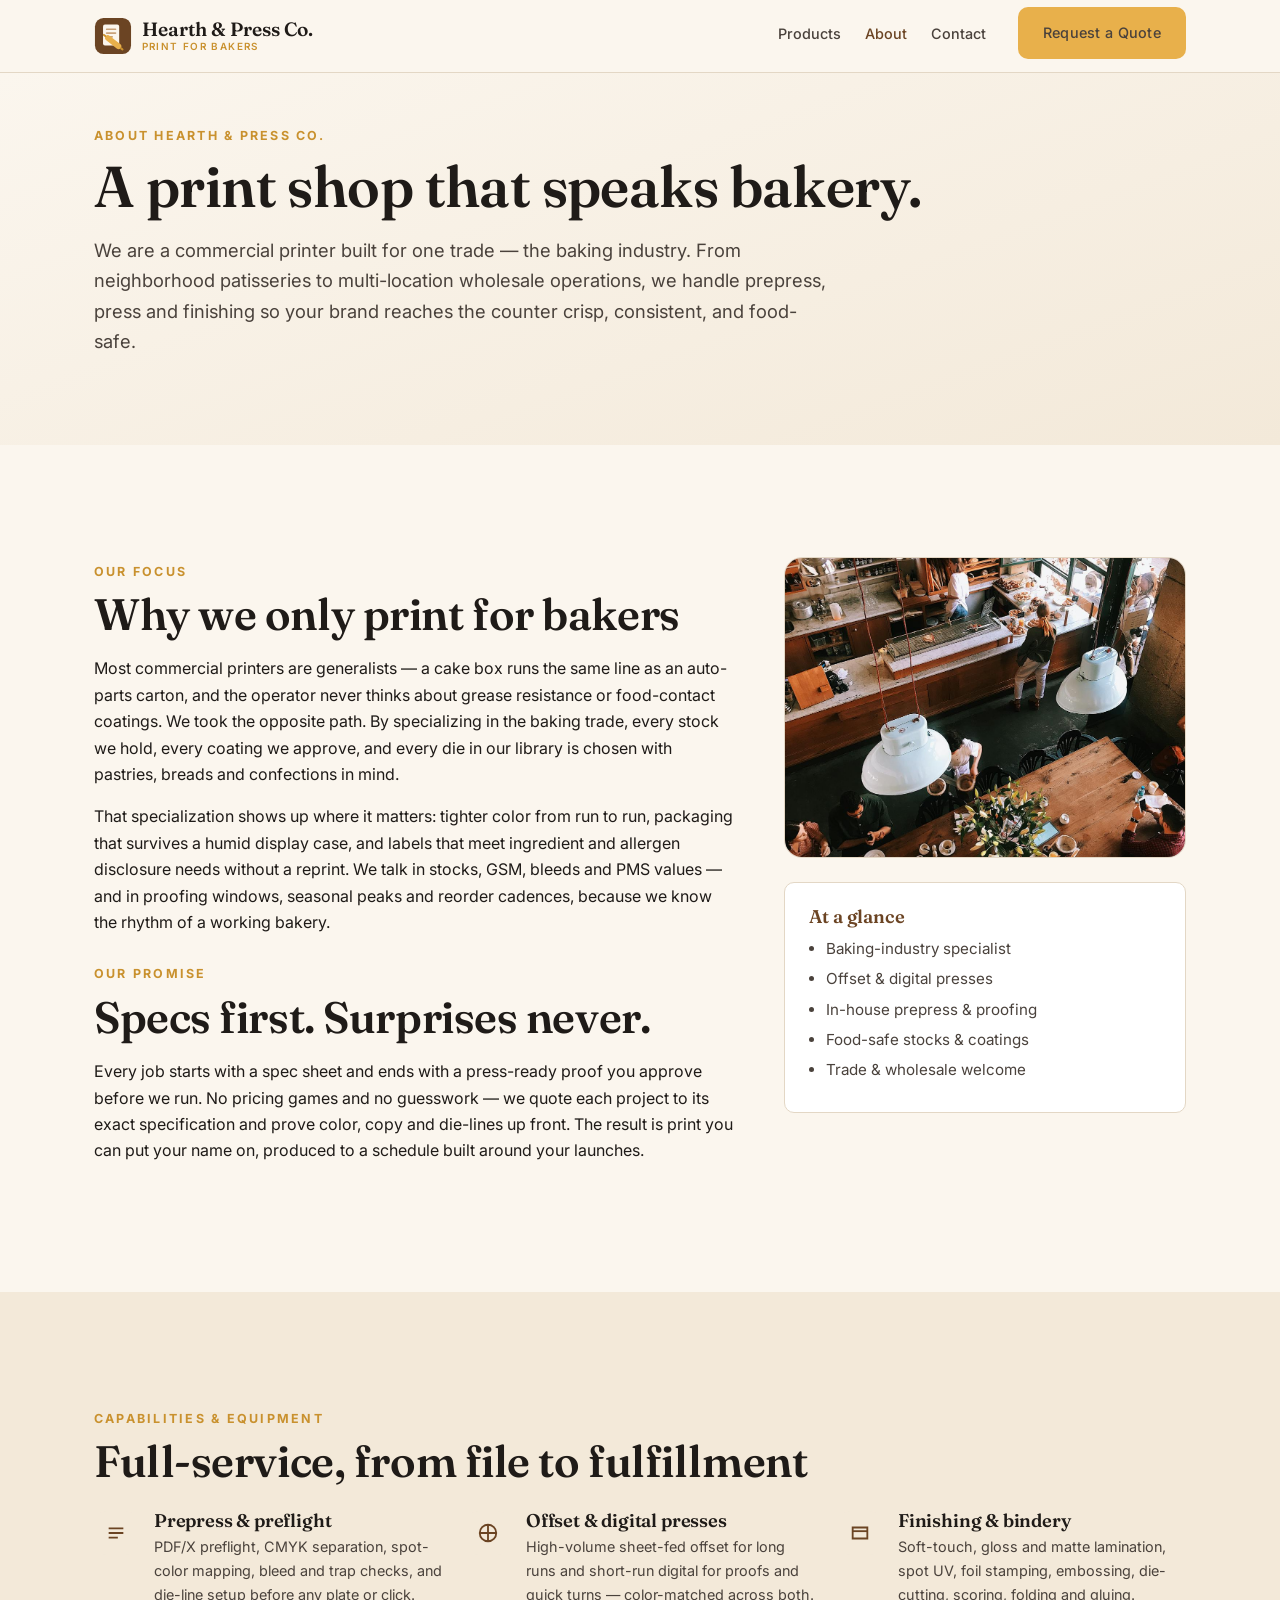
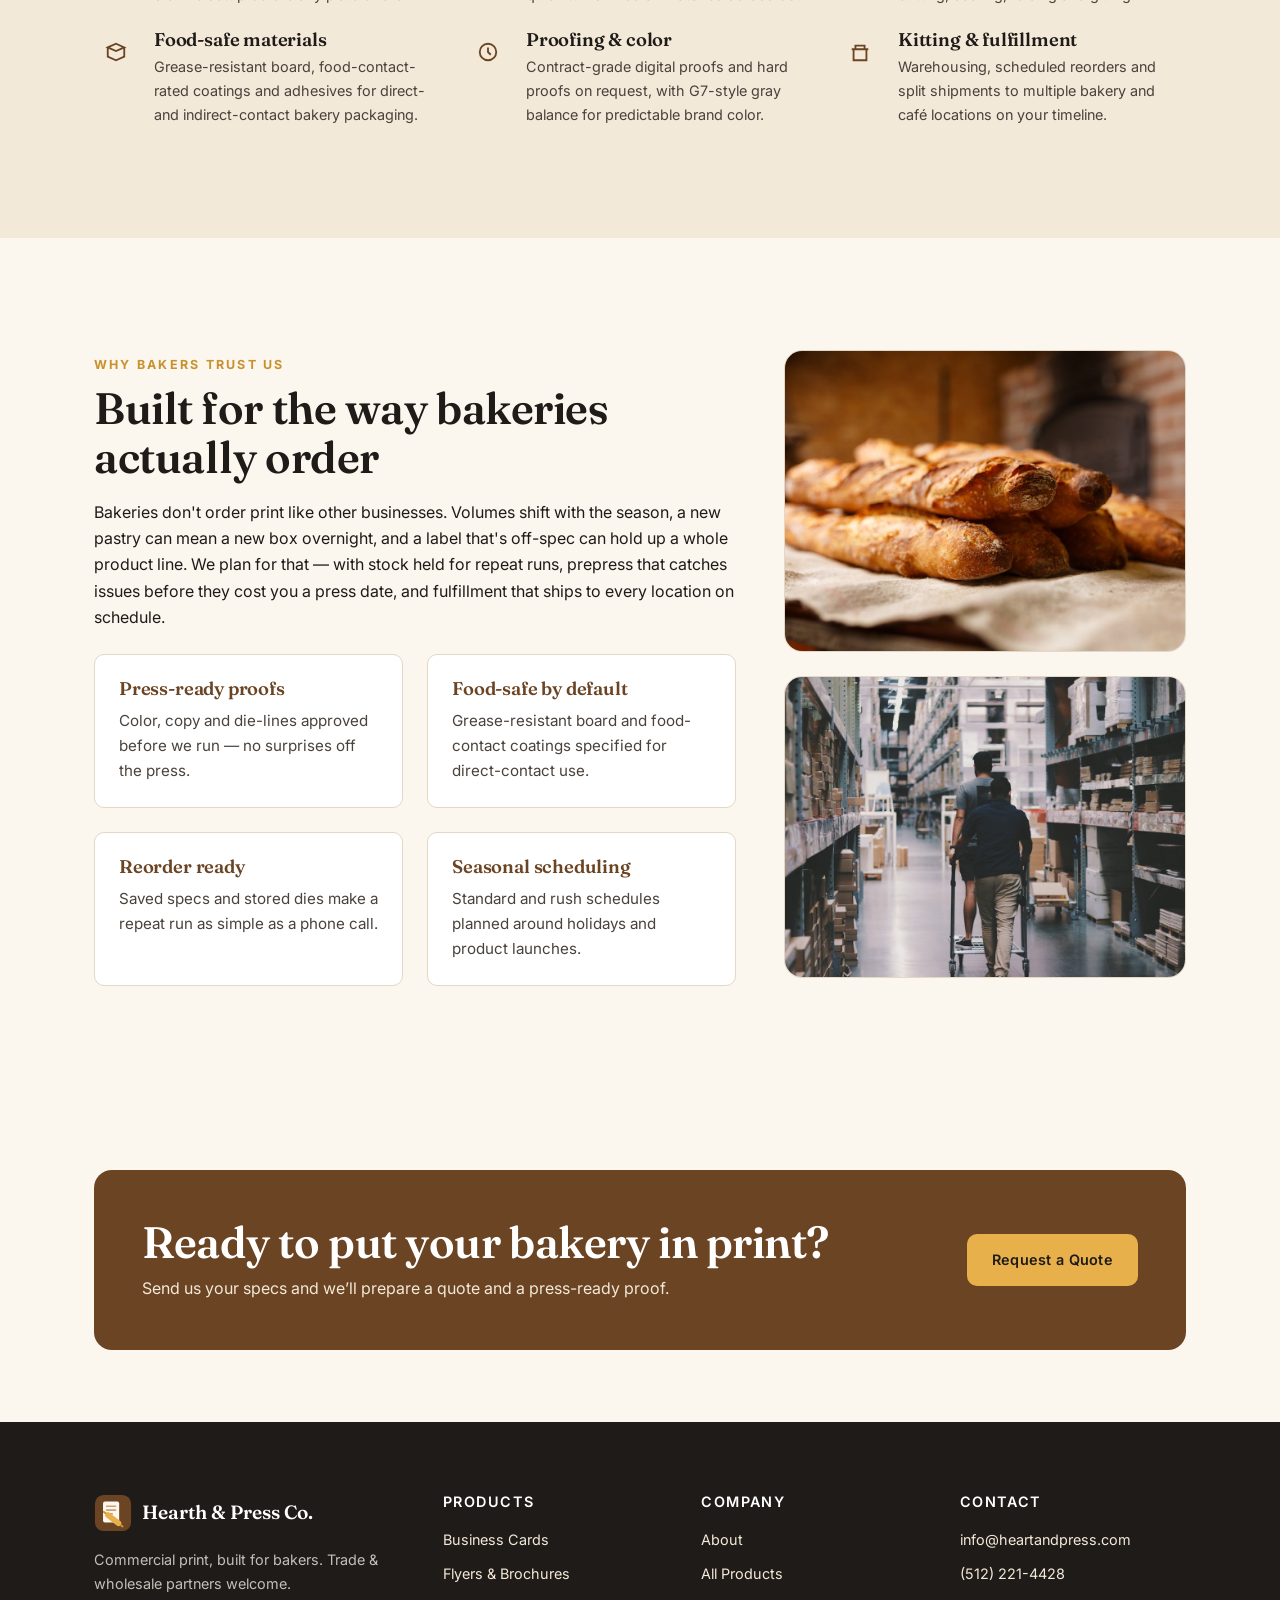
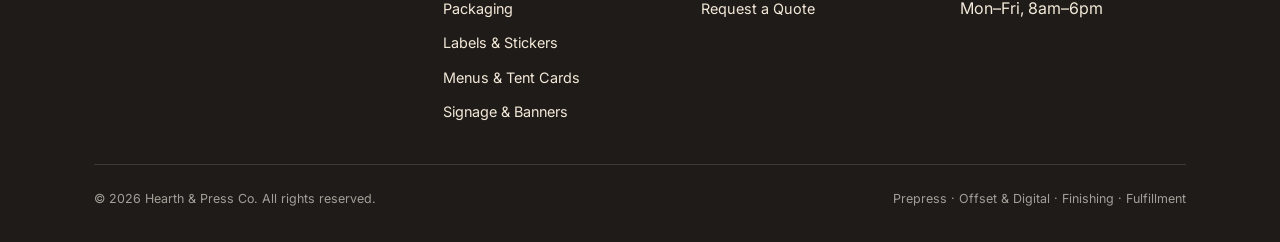
==== about.html @ 6da843be "First pass" ====
<!DOCTYPE html>
<html lang="en">
<head>
  <meta charset="utf-8" />
  <meta name="viewport" content="width=device-width, initial-scale=1" />
  <title>About — Hearth &amp; Press Co. | Print specialists for the baking trade</title>
  <meta name="description" content="Hearth & Press Co. is a commercial print partner built exclusively for bakeries, patisseries and cafés. Learn about our prepress, offset and digital presses, finishing and fulfillment for the baking industry." />
  <link rel="icon" type="image/svg+xml" href="assets/favicon.svg" />
  <link rel="preconnect" href="https://fonts.googleapis.com" />
  <link rel="preconnect" href="https://fonts.gstatic.com" crossorigin />
  <link href="https://fonts.googleapis.com/css2?family=Fraunces:opsz,wght@9..144,500;9..144,600&family=Inter:wght@400;500;600;700&display=swap" rel="stylesheet" />
  <link rel="stylesheet" href="css/styles.css" />
  <link rel="canonical" href="https://heartandpress.com/about.html" />
  <meta property="og:type" content="website" />
  <meta property="og:site_name" content="Hearth & Press Co." />
  <meta property="og:title" content="About — Hearth & Press Co." />
  <meta property="og:description" content="A commercial printer built exclusively for the baking trade — prepress, offset and digital presses, finishing and fulfillment for bakeries and cafés." />
  <meta property="og:url" content="https://heartandpress.com/about.html" />
  <meta property="og:image" content="https://heartandpress.com/images/about-cafe.jpg" />
  <meta name="twitter:card" content="summary_large_image" />
  <script type="application/ld+json">
  { "@context": "https://schema.org", "@type": "Organization", "name": "Hearth & Press Co.", "url": "https://heartandpress.com/", "logo": "https://heartandpress.com/assets/logo-mark.svg", "email": "info@heartandpress.com", "telephone": "+1-512-221-4428", "slogan": "Commercial print, built for bakers." }
  </script>
</head>
<body>

  <header class="site-header">
    <div class="container">
      <nav class="nav" aria-label="Primary">
        <a class="brand" href="index.html" aria-label="Hearth &amp; Press Co. home">
          <img class="brand__mark" src="assets/logo-mark.svg" alt="" width="38" height="38" />
          <span class="brand__name">Hearth &amp; Press Co.<small>Print for bakers</small></span>
        </a>
        <button class="nav__toggle" aria-label="Toggle menu" aria-expanded="false" aria-controls="primary-menu">
          <span></span><span></span><span></span>
        </button>
        <ul class="nav__links" id="primary-menu">
          <li><a href="products.html">Products</a></li>
          <li><a href="about.html" aria-current="page">About</a></li>
          <li><a href="contact.html">Contact</a></li>
          <li class="nav__cta"><a class="btn btn--accent" href="contact.html">Request a Quote</a></li>
        </ul>
      </nav>
    </div>
  </header>

  <!-- ===== Page header ===== -->
  <section class="page-head">
    <div class="container">
      <span class="eyebrow">About Hearth &amp; Press Co.</span>
      <h1>A print shop that speaks bakery.</h1>
      <p class="lead measure">
        We are a commercial printer built for one trade — the baking industry.
        From neighborhood patisseries to multi-location wholesale operations, we
        handle prepress, press and finishing so your brand reaches the counter
        crisp, consistent, and food-safe.
      </p>
    </div>
  </section>

  <!-- ===== Story / why baking ===== -->
  <section class="section">
    <div class="container">
      <div class="split">
        <div class="stack">
          <div>
            <span class="eyebrow">Our focus</span>
            <h2>Why we only print for bakers</h2>
            <p>
              Most commercial printers are generalists — a cake box runs the same
              line as an auto-parts carton, and the operator never thinks about
              grease resistance or food-contact coatings. We took the opposite path.
              By specializing in the baking trade, every stock we hold, every
              coating we approve, and every die in our library is chosen with
              pastries, breads and confections in mind.
            </p>
            <p>
              That specialization shows up where it matters: tighter color from run
              to run, packaging that survives a humid display case, and labels that
              meet ingredient and allergen disclosure needs without a reprint. We
              talk in stocks, GSM, bleeds and PMS values — and in proofing windows,
              seasonal peaks and reorder cadences, because we know the rhythm of a
              working bakery.
            </p>
          </div>
          <div>
            <span class="eyebrow">Our promise</span>
            <h2>Specs first. Surprises never.</h2>
            <p>
              Every job starts with a spec sheet and ends with a press-ready proof
              you approve before we run. No pricing games and no guesswork — we
              quote each project to its exact specification and prove color, copy
              and die-lines up front. The result is print you can put your name on,
              produced to a schedule built around your launches.
            </p>
          </div>
        </div>
        <aside class="stack">
          <div class="card" style="overflow:hidden">
            <div class="card__media" style="aspect-ratio:4/3"><img src="images/about-cafe.jpg" alt="Interior of a bakery café with branded packaging on the counter" loading="lazy" /></div>
          </div>
          <div class="spec">
            <h4>At a glance</h4>
            <ul style="margin:0;padding-left:1.1em;font-size:0.95rem;color:var(--ink-soft)">
              <li>Baking-industry specialist</li>
              <li>Offset &amp; digital presses</li>
              <li>In-house prepress &amp; proofing</li>
              <li>Food-safe stocks &amp; coatings</li>
              <li>Trade &amp; wholesale welcome</li>
            </ul>
          </div>
        </aside>
      </div>
    </div>
  </section>

  <!-- ===== Capabilities / equipment ===== -->
  <section class="section section--cream2">
    <div class="container">
      <span class="eyebrow">Capabilities &amp; equipment</span>
      <h2 style="margin-bottom:1.5rem">Full-service, from file to fulfillment</h2>
      <div class="features">
        <div class="feature">
          <div class="feature__icon" aria-hidden="true">
            <svg width="22" height="22" viewBox="0 0 24 24" fill="none" stroke="currentColor" stroke-width="2"><path d="M4 7h16M4 12h16M4 17h10"/></svg>
          </div>
          <div>
            <h4>Prepress &amp; preflight</h4>
            <p>PDF/X preflight, CMYK separation, spot-color mapping, bleed and trap checks, and die-line setup before any plate or click.</p>
          </div>
        </div>
        <div class="feature">
          <div class="feature__icon" aria-hidden="true">
            <svg width="22" height="22" viewBox="0 0 24 24" fill="none" stroke="currentColor" stroke-width="2"><circle cx="12" cy="12" r="9"/><path d="M12 3v18M3 12h18"/></svg>
          </div>
          <div>
            <h4>Offset &amp; digital presses</h4>
            <p>High-volume sheet-fed offset for long runs and short-run digital for proofs and quick turns — color-matched across both.</p>
          </div>
        </div>
        <div class="feature">
          <div class="feature__icon" aria-hidden="true">
            <svg width="22" height="22" viewBox="0 0 24 24" fill="none" stroke="currentColor" stroke-width="2"><path d="M4 6h16v12H4z"/><path d="M4 10h16"/></svg>
          </div>
          <div>
            <h4>Finishing &amp; bindery</h4>
            <p>Soft-touch, gloss and matte lamination, spot UV, foil stamping, embossing, die-cutting, scoring, folding and gluing.</p>
          </div>
        </div>
        <div class="feature">
          <div class="feature__icon" aria-hidden="true">
            <svg width="22" height="22" viewBox="0 0 24 24" fill="none" stroke="currentColor" stroke-width="2"><path d="M3 7l9-4 9 4-9 4-9-4z"/><path d="M3 7v10l9 4 9-4V7"/></svg>
          </div>
          <div>
            <h4>Food-safe materials</h4>
            <p>Grease-resistant board, food-contact-rated coatings and adhesives for direct- and indirect-contact bakery packaging.</p>
          </div>
        </div>
        <div class="feature">
          <div class="feature__icon" aria-hidden="true">
            <svg width="22" height="22" viewBox="0 0 24 24" fill="none" stroke="currentColor" stroke-width="2"><circle cx="12" cy="12" r="9"/><path d="M12 7v5l3 3"/></svg>
          </div>
          <div>
            <h4>Proofing &amp; color</h4>
            <p>Contract-grade digital proofs and hard proofs on request, with G7-style gray balance for predictable brand color.</p>
          </div>
        </div>
        <div class="feature">
          <div class="feature__icon" aria-hidden="true">
            <svg width="22" height="22" viewBox="0 0 24 24" fill="none" stroke="currentColor" stroke-width="2"><path d="M3 9h18M7 9V5h10v4M5 21h14V9H5z"/></svg>
          </div>
          <div>
            <h4>Kitting &amp; fulfillment</h4>
            <p>Warehousing, scheduled reorders and split shipments to multiple bakery and café locations on your timeline.</p>
          </div>
        </div>
      </div>
    </div>
  </section>

  <!-- ===== Trust signals / stats ===== -->
  <section class="section">
    <div class="container">
      <div class="split">
        <div class="stack">
          <div>
            <span class="eyebrow">Why bakers trust us</span>
            <h2>Built for the way bakeries actually order</h2>
            <p>
              Bakeries don't order print like other businesses. Volumes shift with
              the season, a new pastry can mean a new box overnight, and a label
              that's off-spec can hold up a whole product line. We plan for that —
              with stock held for repeat runs, prepress that catches issues before
              they cost you a press date, and fulfillment that ships to every
              location on schedule.
            </p>
          </div>
          <div class="grid grid-2">
            <div class="spec">
              <h4>Press-ready proofs</h4>
              <p style="margin:0;font-size:0.95rem;color:var(--ink-soft)">Color, copy and die-lines approved before we run — no surprises off the press.</p>
            </div>
            <div class="spec">
              <h4>Food-safe by default</h4>
              <p style="margin:0;font-size:0.95rem;color:var(--ink-soft)">Grease-resistant board and food-contact coatings specified for direct-contact use.</p>
            </div>
            <div class="spec">
              <h4>Reorder ready</h4>
              <p style="margin:0;font-size:0.95rem;color:var(--ink-soft)">Saved specs and stored dies make a repeat run as simple as a phone call.</p>
            </div>
            <div class="spec">
              <h4>Seasonal scheduling</h4>
              <p style="margin:0;font-size:0.95rem;color:var(--ink-soft)">Standard and rush schedules planned around holidays and product launches.</p>
            </div>
          </div>
        </div>
        <aside class="stack">
          <div class="card"><div class="card__media" style="aspect-ratio:4/3"><img src="images/about-oven.jpg" alt="Fresh baguettes coming out of a bakery oven" loading="lazy" /></div></div>
          <div class="card"><div class="card__media" style="aspect-ratio:4/3"><img src="images/about-fulfillment.jpg" alt="Warehouse fulfillment shelving with cartons ready to ship" loading="lazy" /></div></div>
        </aside>
      </div>
    </div>
  </section>

  <!-- ===== CTA band ===== -->
  <section class="section section--tight">
    <div class="container">
      <div class="cta-band">
        <div>
          <h2>Ready to put your bakery in print?</h2>
          <p>Send us your specs and we’ll prepare a quote and a press-ready proof.</p>
        </div>
        <a class="btn btn--accent" href="contact.html">Request a Quote</a>
      </div>
    </div>
  </section>

  <!-- ===== Footer ===== -->
  <footer class="site-footer">
    <div class="container">
      <div class="footer-grid">
        <div class="footer-brand">
          <a class="brand" href="index.html" aria-label="Hearth &amp; Press Co. home">
            <img class="brand__mark" src="assets/logo-mark.svg" alt="" width="38" height="38" />
            <span class="brand__name" style="color:#fff">Hearth &amp; Press Co.</span>
          </a>
          <p style="margin-top:1rem;max-width:34ch;color:rgba(251,246,238,0.75);font-size:0.9rem">
            Commercial print, built for bakers. Trade &amp; wholesale partners welcome.
          </p>
        </div>
        <div>
          <h4>Products</h4>
          <ul class="footer-links">
            <li><a href="products/business-cards.html">Business Cards</a></li>
            <li><a href="products/flyers-brochures.html">Flyers &amp; Brochures</a></li>
            <li><a href="products/packaging.html">Packaging</a></li>
            <li><a href="products/labels-stickers.html">Labels &amp; Stickers</a></li>
            <li><a href="products/menus-tent-cards.html">Menus &amp; Tent Cards</a></li>
            <li><a href="products/signage-banners.html">Signage &amp; Banners</a></li>
          </ul>
        </div>
        <div>
          <h4>Company</h4>
          <ul class="footer-links">
            <li><a href="about.html">About</a></li>
            <li><a href="products.html">All Products</a></li>
            <li><a href="contact.html">Request a Quote</a></li>
          </ul>
        </div>
        <div>
          <h4>Contact</h4>
          <ul class="footer-links">
            <li><a href="mailto:info@heartandpress.com">info@heartandpress.com</a></li>
            <li><a href="tel:+15122214428">(512) 221-4428</a></li>
            <li>Mon–Fri, 8am–6pm</li>
          </ul>
        </div>
      </div>
      <div class="footer-bottom">
        <span>&copy; <span id="year">2026</span> Hearth &amp; Press Co. All rights reserved.</span>
        <span>Prepress &middot; Offset &amp; Digital &middot; Finishing &middot; Fulfillment</span>
      </div>
    </div>
  </footer>

  <script src="js/main.js"></script>
</body>
</html>
---- css/styles.css ----
/* =================================================================
   Hearth & Press Co. — Shared Stylesheet
   Commercial print, built for bakers.
   Single stylesheet for the whole static site (no build step).
   ================================================================= */

/* ----- Design tokens ------------------------------------------- */
:root {
  /* Brand palette */
  --crust:      #6B4423;  /* crust brown      */
  --crust-dark: #4E3019;
  --cream:      #FBF6EE;  /* warm cream bg    */
  --cream-2:    #F3E9D9;  /* slightly deeper  */
  --butter:     #E8B04B;  /* butter / accent  */
  --butter-dk:  #C9912E;
  --ink:        #1F1B18;  /* near-black ink   */
  --ink-soft:   #4A423C;
  --berry:      #B23A48;  /* spot accent      */
  --line:       #E3D7C5;  /* hairline borders */
  --white:      #ffffff;

  /* Type */
  --font-display: "Fraunces", "Playfair Display", Georgia, "Times New Roman", serif;
  --font-body: "Inter", system-ui, -apple-system, "Segoe UI", Roboto, Helvetica, Arial, sans-serif;

  /* Type scale */
  --fs-xs: 0.78rem;
  --fs-sm: 0.9rem;
  --fs-base: 1rem;
  --fs-md: 1.15rem;
  --fs-lg: 1.4rem;
  --fs-xl: 2rem;
  --fs-2xl: 2.75rem;
  --fs-3xl: 3.6rem;

  /* Spacing */
  --sp-1: 0.5rem;
  --sp-2: 1rem;
  --sp-3: 1.5rem;
  --sp-4: 2rem;
  --sp-5: 3rem;
  --sp-6: 4.5rem;
  --sp-7: 7rem;

  --radius: 10px;
  --radius-lg: 18px;
  --shadow-sm: 0 2px 8px rgba(31, 27, 24, 0.08);
  --shadow-md: 0 12px 30px rgba(31, 27, 24, 0.12);
  --container: 1140px;
  --transition: 200ms ease;
}

/* ----- Reset / base -------------------------------------------- */
*, *::before, *::after { box-sizing: border-box; }

html { scroll-behavior: smooth; -webkit-text-size-adjust: 100%; }

body {
  margin: 0;
  font-family: var(--font-body);
  font-size: var(--fs-base);
  line-height: 1.65;
  color: var(--ink);
  background: var(--cream);
  -webkit-font-smoothing: antialiased;
}

h1, h2, h3, h4 {
  font-family: var(--font-display);
  font-weight: 600;
  line-height: 1.12;
  color: var(--ink);
  margin: 0 0 var(--sp-2);
  letter-spacing: -0.01em;
}
h1 { font-size: var(--fs-3xl); }
h2 { font-size: var(--fs-2xl); }
h3 { font-size: var(--fs-lg); }
h4 { font-size: var(--fs-md); }

p { margin: 0 0 var(--sp-2); }
a { color: var(--crust); text-decoration: none; transition: color var(--transition); }
a:hover { color: var(--berry); }
img { max-width: 100%; display: block; }
ul { margin: 0 0 var(--sp-2); padding-left: 1.2em; }
li { margin-bottom: 0.35em; }

/* ----- Layout primitives --------------------------------------- */
.container {
  width: 100%;
  max-width: var(--container);
  margin-inline: auto;
  padding-inline: var(--sp-3);
}
.section { padding-block: var(--sp-7); }
.section--tight { padding-block: var(--sp-6); }
.section--cream2 { background: var(--cream-2); }
.section--ink { background: var(--ink); color: var(--cream); }
.section--ink h1, .section--ink h2, .section--ink h3 { color: var(--white); }

.grid { display: grid; gap: var(--sp-3); }
.grid-2 { grid-template-columns: repeat(2, 1fr); }
.split { display: grid; grid-template-columns: 1.6fr 1fr; gap: var(--sp-5); align-items: start; }
.grid-3 { grid-template-columns: repeat(3, 1fr); }
.center { text-align: center; }
.measure { max-width: 62ch; }
.measure-center { max-width: 62ch; margin-inline: auto; }

/* Section heading helper */
.eyebrow {
  display: inline-block;
  font-family: var(--font-body);
  font-size: var(--fs-xs);
  font-weight: 700;
  letter-spacing: 0.18em;
  text-transform: uppercase;
  color: var(--butter-dk);
  margin-bottom: var(--sp-1);
}
.section--ink .eyebrow { color: var(--butter); }
.lead { font-size: var(--fs-md); color: var(--ink-soft); }
.section--ink .lead { color: var(--cream-2); }

/* ----- Buttons ------------------------------------------------- */
.btn {
  display: inline-block;
  font-family: var(--font-body);
  font-weight: 600;
  font-size: var(--fs-sm);
  letter-spacing: 0.02em;
  padding: 0.85em 1.6em;
  border-radius: var(--radius);
  border: 2px solid transparent;
  cursor: pointer;
  transition: transform var(--transition), background var(--transition), color var(--transition), border-color var(--transition);
}
.btn:hover { transform: translateY(-2px); }
.btn--primary { background: var(--crust); color: var(--white); }
.btn--primary:hover { background: var(--crust-dark); color: var(--white); }
.btn--accent { background: var(--butter); color: var(--ink); }
.btn--accent:hover { background: var(--butter-dk); color: var(--ink); }
.btn--ghost { background: transparent; color: var(--crust); border-color: var(--line); }
.btn--ghost:hover { border-color: var(--crust); color: var(--crust); }
.section--ink .btn--ghost { color: var(--cream); border-color: rgba(251,246,238,0.35); }
.section--ink .btn--ghost:hover { border-color: var(--butter); color: var(--butter); }

/* ----- Header / nav -------------------------------------------- */
.site-header {
  position: sticky;
  top: 0;
  z-index: 50;
  background: rgba(251, 246, 238, 0.92);
  backdrop-filter: saturate(140%) blur(8px);
  border-bottom: 1px solid var(--line);
}
.nav {
  display: flex;
  align-items: center;
  justify-content: space-between;
  gap: var(--sp-3);
  min-height: 72px;
}
.brand { display: flex; align-items: center; gap: 0.6rem; }
.brand__mark { width: 38px; height: 38px; flex: 0 0 auto; }
.brand__name {
  font-family: var(--font-display);
  font-weight: 600;
  font-size: 1.2rem;
  color: var(--ink);
  line-height: 1;
}
.brand__name small {
  display: block;
  font-family: var(--font-body);
  font-weight: 600;
  font-size: 0.62rem;
  letter-spacing: 0.14em;
  text-transform: uppercase;
  color: var(--butter-dk);
  margin-top: 3px;
}
.nav__links {
  display: flex;
  align-items: center;
  gap: var(--sp-3);
  list-style: none;
  margin: 0;
  padding: 0;
}
.nav__links a {
  font-size: var(--fs-sm);
  font-weight: 500;
  color: var(--ink-soft);
}
.nav__links a:hover,
.nav__links a[aria-current="page"] { color: var(--crust); }
.nav__cta { margin-left: var(--sp-1); }

.nav__toggle {
  display: none;
  background: none;
  border: 0;
  cursor: pointer;
  padding: 8px;
}
.nav__toggle span {
  display: block;
  width: 24px;
  height: 2px;
  background: var(--ink);
  margin: 5px 0;
  transition: var(--transition);
}

/* ----- Hero ---------------------------------------------------- */
.hero {
  position: relative;
  background: linear-gradient(160deg, var(--cream) 0%, var(--cream-2) 100%);
  overflow: hidden;
}
.hero__grid {
  display: grid;
  grid-template-columns: 1.05fr 0.95fr;
  gap: var(--sp-5);
  align-items: center;
  padding-block: var(--sp-7);
}
.hero h1 { margin-bottom: var(--sp-3); }
.hero__media {
  position: relative;
  border-radius: var(--radius-lg);
  overflow: hidden;
  box-shadow: var(--shadow-md);
  aspect-ratio: 4 / 5;
}
.hero__media img { width: 100%; height: 100%; object-fit: cover; }
.hero__badges { display: flex; flex-wrap: wrap; gap: 0.6rem; margin-top: var(--sp-3); }
.badge {
  font-size: var(--fs-xs);
  font-weight: 600;
  letter-spacing: 0.04em;
  background: var(--white);
  border: 1px solid var(--line);
  color: var(--ink-soft);
  padding: 0.4em 0.85em;
  border-radius: 999px;
}

/* ----- Cards --------------------------------------------------- */
.card {
  background: var(--white);
  border: 1px solid var(--line);
  border-radius: var(--radius-lg);
  overflow: hidden;
  display: flex;
  flex-direction: column;
  transition: transform var(--transition), box-shadow var(--transition);
}
.card:hover { transform: translateY(-4px); box-shadow: var(--shadow-md); }
.card__media { aspect-ratio: 3 / 2; background: var(--cream-2); overflow: hidden; }
.card__media img { width: 100%; height: 100%; object-fit: cover; transition: transform 400ms ease; }
.card:hover .card__media img { transform: scale(1.05); }
.card__body { padding: var(--sp-3); display: flex; flex-direction: column; gap: 0.5rem; flex: 1; }
.card__body h3 { margin: 0; }
.card__body p { color: var(--ink-soft); font-size: var(--fs-sm); margin: 0; }
.card__link {
  margin-top: auto;
  font-weight: 600;
  font-size: var(--fs-sm);
  color: var(--crust);
}
.card__link::after { content: " \2192"; transition: var(--transition); }
.card:hover .card__link::after { margin-left: 4px; }

/* ----- Feature / capability strip ------------------------------ */
.features { display: grid; grid-template-columns: repeat(3, 1fr); gap: var(--sp-3); }
.feature { display: flex; gap: var(--sp-2); }
.feature__icon {
  flex: 0 0 auto; width: 44px; height: 44px;
  display: grid; place-items: center;
  background: var(--cream-2); border-radius: 12px; color: var(--crust);
}
.feature h4 { margin: 0 0 0.25rem; }
.feature p { margin: 0; font-size: var(--fs-sm); color: var(--ink-soft); }

/* ----- Spec list (category pages) ------------------------------ */
.spec-grid { display: grid; grid-template-columns: repeat(2, 1fr); gap: var(--sp-3); }
.spec {
  background: var(--white);
  border: 1px solid var(--line);
  border-radius: var(--radius);
  padding: var(--sp-3);
}
.spec h4 { margin: 0 0 0.5rem; color: var(--crust); }
.spec ul { margin: 0; padding-left: 1.1em; font-size: var(--fs-sm); color: var(--ink-soft); }

.pill-row { display: flex; flex-wrap: wrap; gap: 0.5rem; }
.pill {
  font-size: var(--fs-xs);
  font-weight: 600;
  background: var(--cream-2);
  color: var(--crust-dark);
  border-radius: 999px;
  padding: 0.4em 0.9em;
}

/* ----- CTA band ------------------------------------------------ */
.cta-band {
  background: var(--crust);
  color: var(--cream);
  border-radius: var(--radius-lg);
  padding: var(--sp-5);
  display: flex;
  align-items: center;
  justify-content: space-between;
  gap: var(--sp-4);
  flex-wrap: wrap;
}
.cta-band h2 { color: var(--white); margin: 0; }
.cta-band p { color: var(--cream-2); margin: 0.5rem 0 0; }

/* ----- Forms (contact) ----------------------------------------- */
.form-grid { display: grid; grid-template-columns: repeat(2, 1fr); gap: var(--sp-3); }
.field { display: flex; flex-direction: column; gap: 0.4rem; }
.field.full { grid-column: 1 / -1; }
.field label { font-size: var(--fs-sm); font-weight: 600; }
.field label .req { color: var(--berry); }
.field input, .field select, .field textarea {
  font-family: var(--font-body);
  font-size: var(--fs-base);
  padding: 0.7em 0.85em;
  border: 1px solid var(--line);
  border-radius: var(--radius);
  background: var(--white);
  color: var(--ink);
  transition: border-color var(--transition), box-shadow var(--transition);
}
.field input:focus, .field select:focus, .field textarea:focus {
  outline: none;
  border-color: var(--crust);
  box-shadow: 0 0 0 3px rgba(107, 68, 35, 0.12);
}
.field textarea { resize: vertical; min-height: 120px; }
.form-note { font-size: var(--fs-xs); color: var(--ink-soft); }
.form-success {
  display: none;
  background: #EAF3EA;
  border: 1px solid #BcD9Bc;
  color: #2C5A2C;
  padding: var(--sp-3);
  border-radius: var(--radius);
}
.form-success.show { display: block; }

/* ----- Footer -------------------------------------------------- */
.site-footer {
  background: var(--ink);
  color: var(--cream-2);
  padding-block: var(--sp-6) var(--sp-4);
}
.footer-grid {
  display: grid;
  grid-template-columns: 1.4fr 1fr 1fr 1fr;
  gap: var(--sp-4);
}
.site-footer h4 { color: var(--white); font-family: var(--font-body); font-size: var(--fs-sm); text-transform: uppercase; letter-spacing: 0.1em; }
.site-footer a { color: var(--cream-2); font-size: var(--fs-sm); }
.site-footer a:hover { color: var(--butter); }
.footer-links { list-style: none; padding: 0; margin: 0; }
.footer-links li { margin-bottom: 0.5rem; }
.footer-brand .brand__name { color: var(--white); }
.footer-bottom {
  border-top: 1px solid rgba(251,246,238,0.14);
  margin-top: var(--sp-4);
  padding-top: var(--sp-3);
  display: flex; justify-content: space-between; flex-wrap: wrap; gap: var(--sp-2);
  font-size: var(--fs-xs); color: rgba(251,246,238,0.6);
}

/* ----- Breadcrumb ---------------------------------------------- */
.breadcrumb { font-size: var(--fs-sm); color: var(--ink-soft); padding-top: var(--sp-4); }
.breadcrumb a { color: var(--ink-soft); }
.breadcrumb a:hover { color: var(--crust); }

/* ----- Page header (interior pages) ---------------------------- */
.page-head { background: linear-gradient(160deg, var(--cream) 0%, var(--cream-2) 100%); padding-block: var(--sp-5) var(--sp-6); }
.page-head h1 { margin-bottom: var(--sp-2); }

/* ----- Utilities ----------------------------------------------- */
.mt-0 { margin-top: 0; }
.mb-0 { margin-bottom: 0; }
.stack > * + * { margin-top: var(--sp-3); }
.hide-mobile { }
.visually-hidden {
  position: absolute; width: 1px; height: 1px; padding: 0; margin: -1px;
  overflow: hidden; clip: rect(0,0,0,0); white-space: nowrap; border: 0;
}

/* ----- Responsive ---------------------------------------------- */
@media (max-width: 900px) {
  :root { --fs-3xl: 2.6rem; --fs-2xl: 2.1rem; }
  .hero__grid { grid-template-columns: 1fr; }
  .hero__media { aspect-ratio: 16 / 10; order: -1; }
  .footer-grid { grid-template-columns: 1fr 1fr; }
  .features { grid-template-columns: 1fr; }
}

@media (max-width: 760px) {
  .nav__toggle { display: block; }
  .nav__links {
    position: absolute;
    top: 72px; left: 0; right: 0;
    flex-direction: column;
    align-items: stretch;
    gap: 0;
    background: var(--cream);
    border-bottom: 1px solid var(--line);
    padding: var(--sp-2) var(--sp-3) var(--sp-3);
    box-shadow: var(--shadow-sm);
    display: none;
  }
  .nav__links.open { display: flex; }
  .nav__links li { padding: 0.4rem 0; border-bottom: 1px solid var(--line); }
  .nav__cta { margin: var(--sp-1) 0 0; }
  .grid-2, .grid-3, .spec-grid, .form-grid, .split { grid-template-columns: 1fr; }
  .cta-band { flex-direction: column; align-items: flex-start; }
}
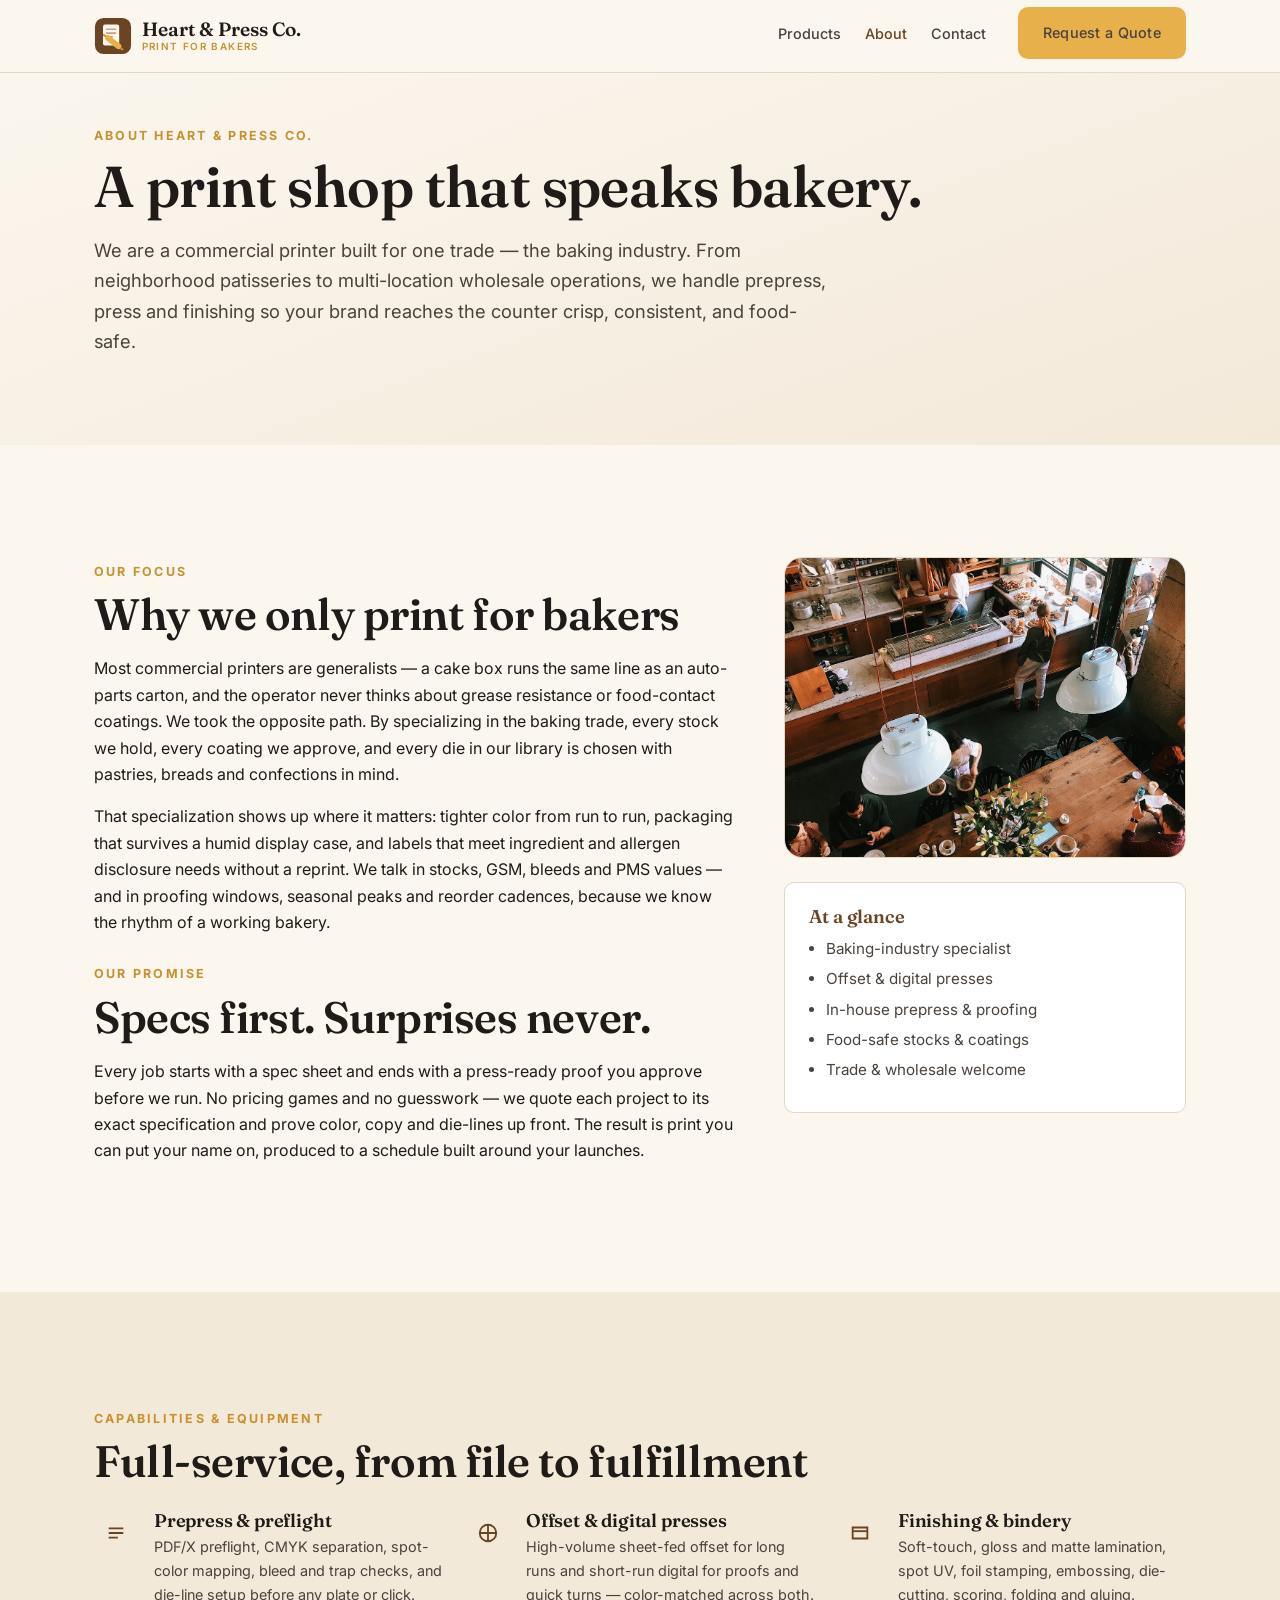
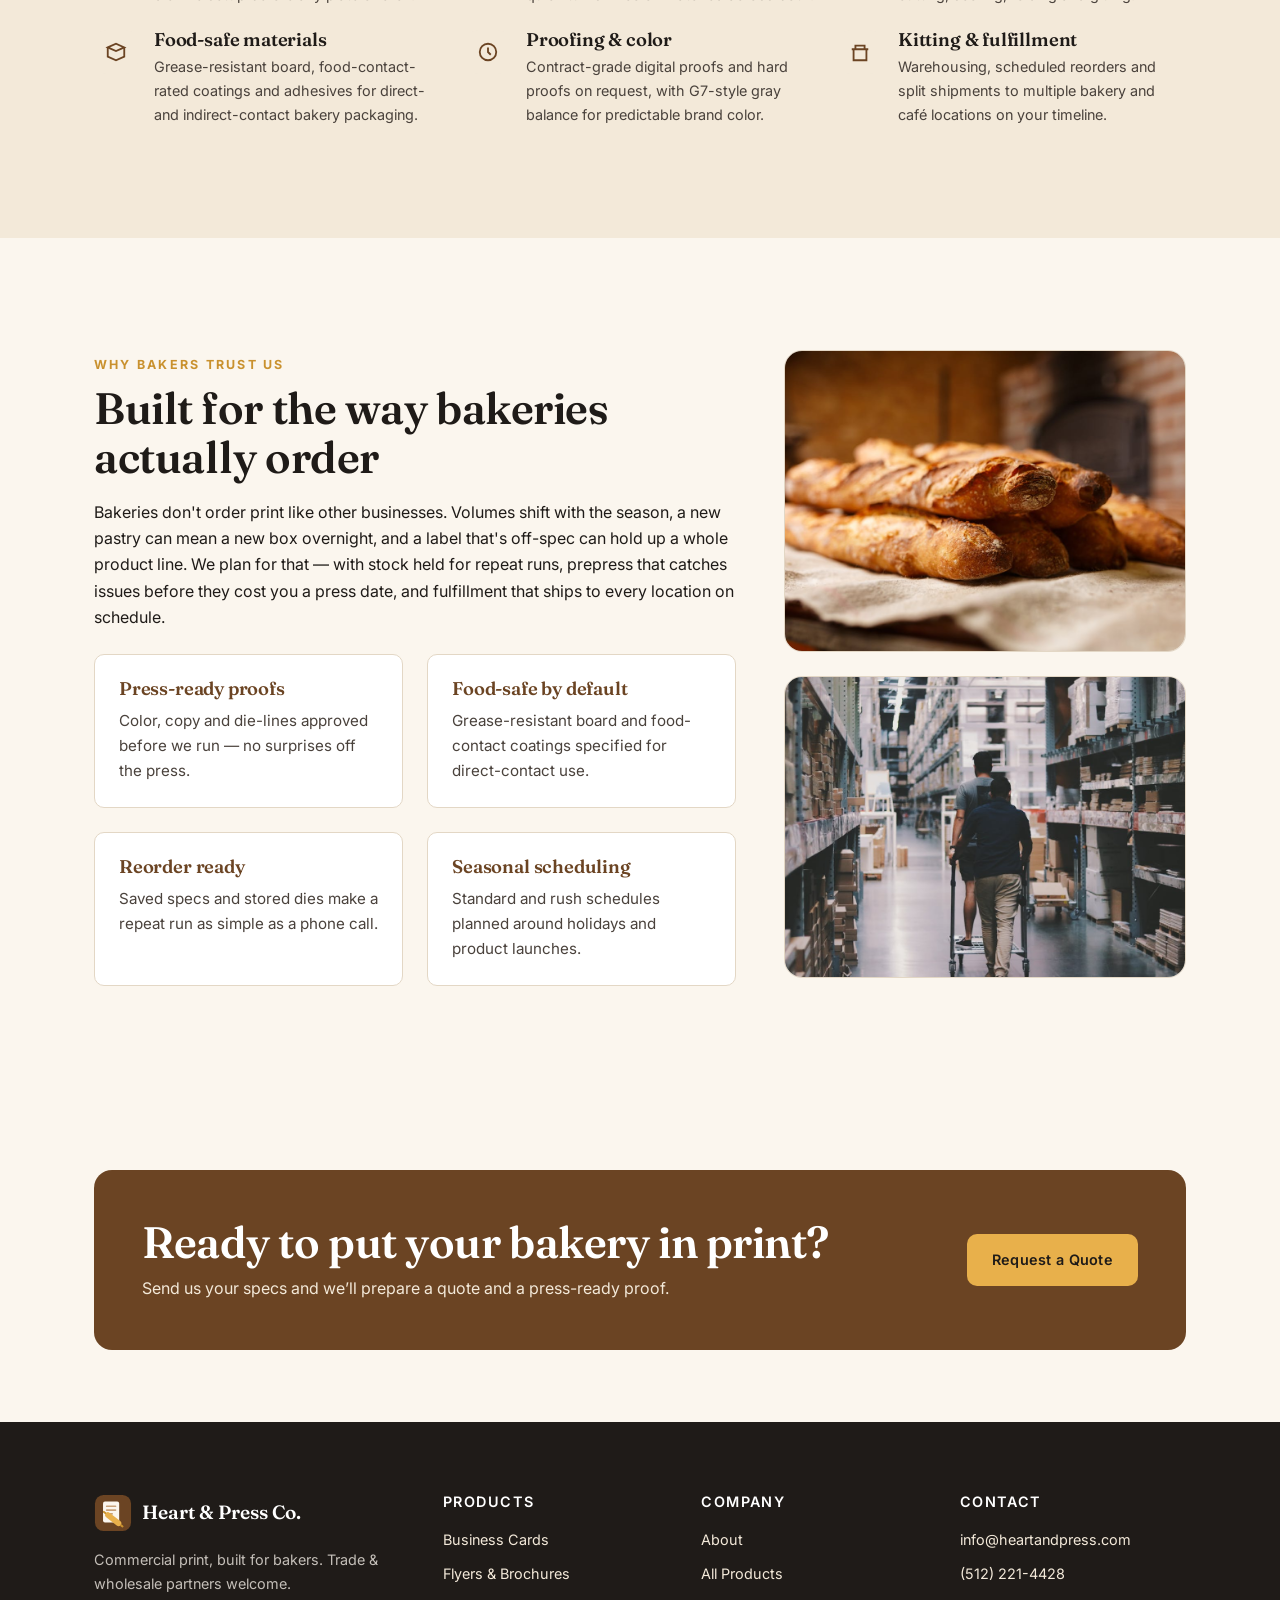
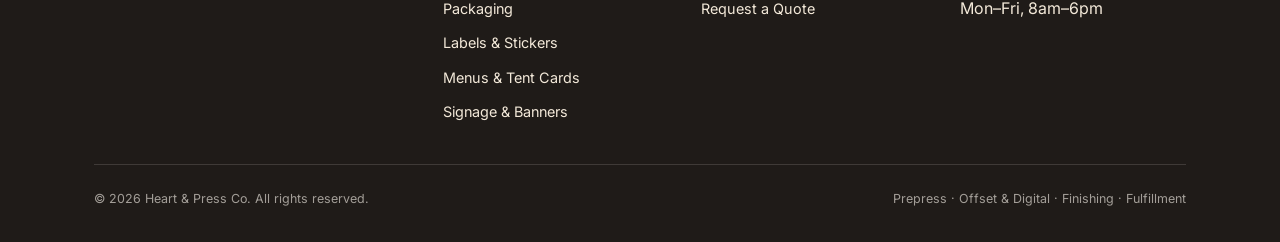
==== commit 73adf985: "domain uopdate" ====
--- a/about.html
+++ b/about.html
@@ -3,8 +3,8 @@
 <head>
   <meta charset="utf-8" />
   <meta name="viewport" content="width=device-width, initial-scale=1" />
-  <title>About — Hearth &amp; Press Co. | Print specialists for the baking trade</title>
-  <meta name="description" content="Hearth & Press Co. is a commercial print partner built exclusively for bakeries, patisseries and cafés. Learn about our prepress, offset and digital presses, finishing and fulfillment for the baking industry." />
+  <title>About — Heart &amp; Press Co. | Print specialists for the baking trade</title>
+  <meta name="description" content="Heart & Press Co. is a commercial print partner built exclusively for bakeries, patisseries and cafés. Learn about our prepress, offset and digital presses, finishing and fulfillment for the baking industry." />
   <link rel="icon" type="image/svg+xml" href="assets/favicon.svg" />
   <link rel="preconnect" href="https://fonts.googleapis.com" />
   <link rel="preconnect" href="https://fonts.gstatic.com" crossorigin />
@@ -12,14 +12,14 @@
   <link rel="stylesheet" href="css/styles.css" />
   <link rel="canonical" href="https://heartandpress.com/about.html" />
   <meta property="og:type" content="website" />
-  <meta property="og:site_name" content="Hearth & Press Co." />
-  <meta property="og:title" content="About — Hearth & Press Co." />
+  <meta property="og:site_name" content="Heart & Press Co." />
+  <meta property="og:title" content="About — Heart & Press Co." />
   <meta property="og:description" content="A commercial printer built exclusively for the baking trade — prepress, offset and digital presses, finishing and fulfillment for bakeries and cafés." />
   <meta property="og:url" content="https://heartandpress.com/about.html" />
   <meta property="og:image" content="https://heartandpress.com/images/about-cafe.jpg" />
   <meta name="twitter:card" content="summary_large_image" />
   <script type="application/ld+json">
-  { "@context": "https://schema.org", "@type": "Organization", "name": "Hearth & Press Co.", "url": "https://heartandpress.com/", "logo": "https://heartandpress.com/assets/logo-mark.svg", "email": "info@heartandpress.com", "telephone": "+1-512-221-4428", "slogan": "Commercial print, built for bakers." }
+  { "@context": "https://schema.org", "@type": "Organization", "name": "Heart & Press Co.", "url": "https://heartandpress.com/", "logo": "https://heartandpress.com/assets/logo-mark.svg", "email": "info@heartandpress.com", "telephone": "+1-512-221-4428", "slogan": "Commercial print, built for bakers." }
   </script>
 </head>
 <body>
@@ -27,9 +27,9 @@
   <header class="site-header">
     <div class="container">
       <nav class="nav" aria-label="Primary">
-        <a class="brand" href="index.html" aria-label="Hearth &amp; Press Co. home">
+        <a class="brand" href="index.html" aria-label="Heart &amp; Press Co. home">
           <img class="brand__mark" src="assets/logo-mark.svg" alt="" width="38" height="38" />
-          <span class="brand__name">Hearth &amp; Press Co.<small>Print for bakers</small></span>
+          <span class="brand__name">Heart &amp; Press Co.<small>Print for bakers</small></span>
         </a>
         <button class="nav__toggle" aria-label="Toggle menu" aria-expanded="false" aria-controls="primary-menu">
           <span></span><span></span><span></span>
@@ -47,7 +47,7 @@
   <!-- ===== Page header ===== -->
   <section class="page-head">
     <div class="container">
-      <span class="eyebrow">About Hearth &amp; Press Co.</span>
+      <span class="eyebrow">About Heart &amp; Press Co.</span>
       <h1>A print shop that speaks bakery.</h1>
       <p class="lead measure">
         We are a commercial printer built for one trade — the baking industry.
@@ -240,9 +240,9 @@
     <div class="container">
       <div class="footer-grid">
         <div class="footer-brand">
-          <a class="brand" href="index.html" aria-label="Hearth &amp; Press Co. home">
+          <a class="brand" href="index.html" aria-label="Heart &amp; Press Co. home">
             <img class="brand__mark" src="assets/logo-mark.svg" alt="" width="38" height="38" />
-            <span class="brand__name" style="color:#fff">Hearth &amp; Press Co.</span>
+            <span class="brand__name" style="color:#fff">Heart &amp; Press Co.</span>
           </a>
           <p style="margin-top:1rem;max-width:34ch;color:rgba(251,246,238,0.75);font-size:0.9rem">
             Commercial print, built for bakers. Trade &amp; wholesale partners welcome.
@@ -277,7 +277,7 @@
         </div>
       </div>
       <div class="footer-bottom">
-        <span>&copy; <span id="year">2026</span> Hearth &amp; Press Co. All rights reserved.</span>
+        <span>&copy; <span id="year">2026</span> Heart &amp; Press Co. All rights reserved.</span>
         <span>Prepress &middot; Offset &amp; Digital &middot; Finishing &middot; Fulfillment</span>
       </div>
     </div>
--- a/css/styles.css
+++ b/css/styles.css
@@ -1,5 +1,5 @@
 /* =================================================================
-   Hearth & Press Co. — Shared Stylesheet
+   Heart & Press Co. — Shared Stylesheet
    Commercial print, built for bakers.
    Single stylesheet for the whole static site (no build step).
    ================================================================= */
